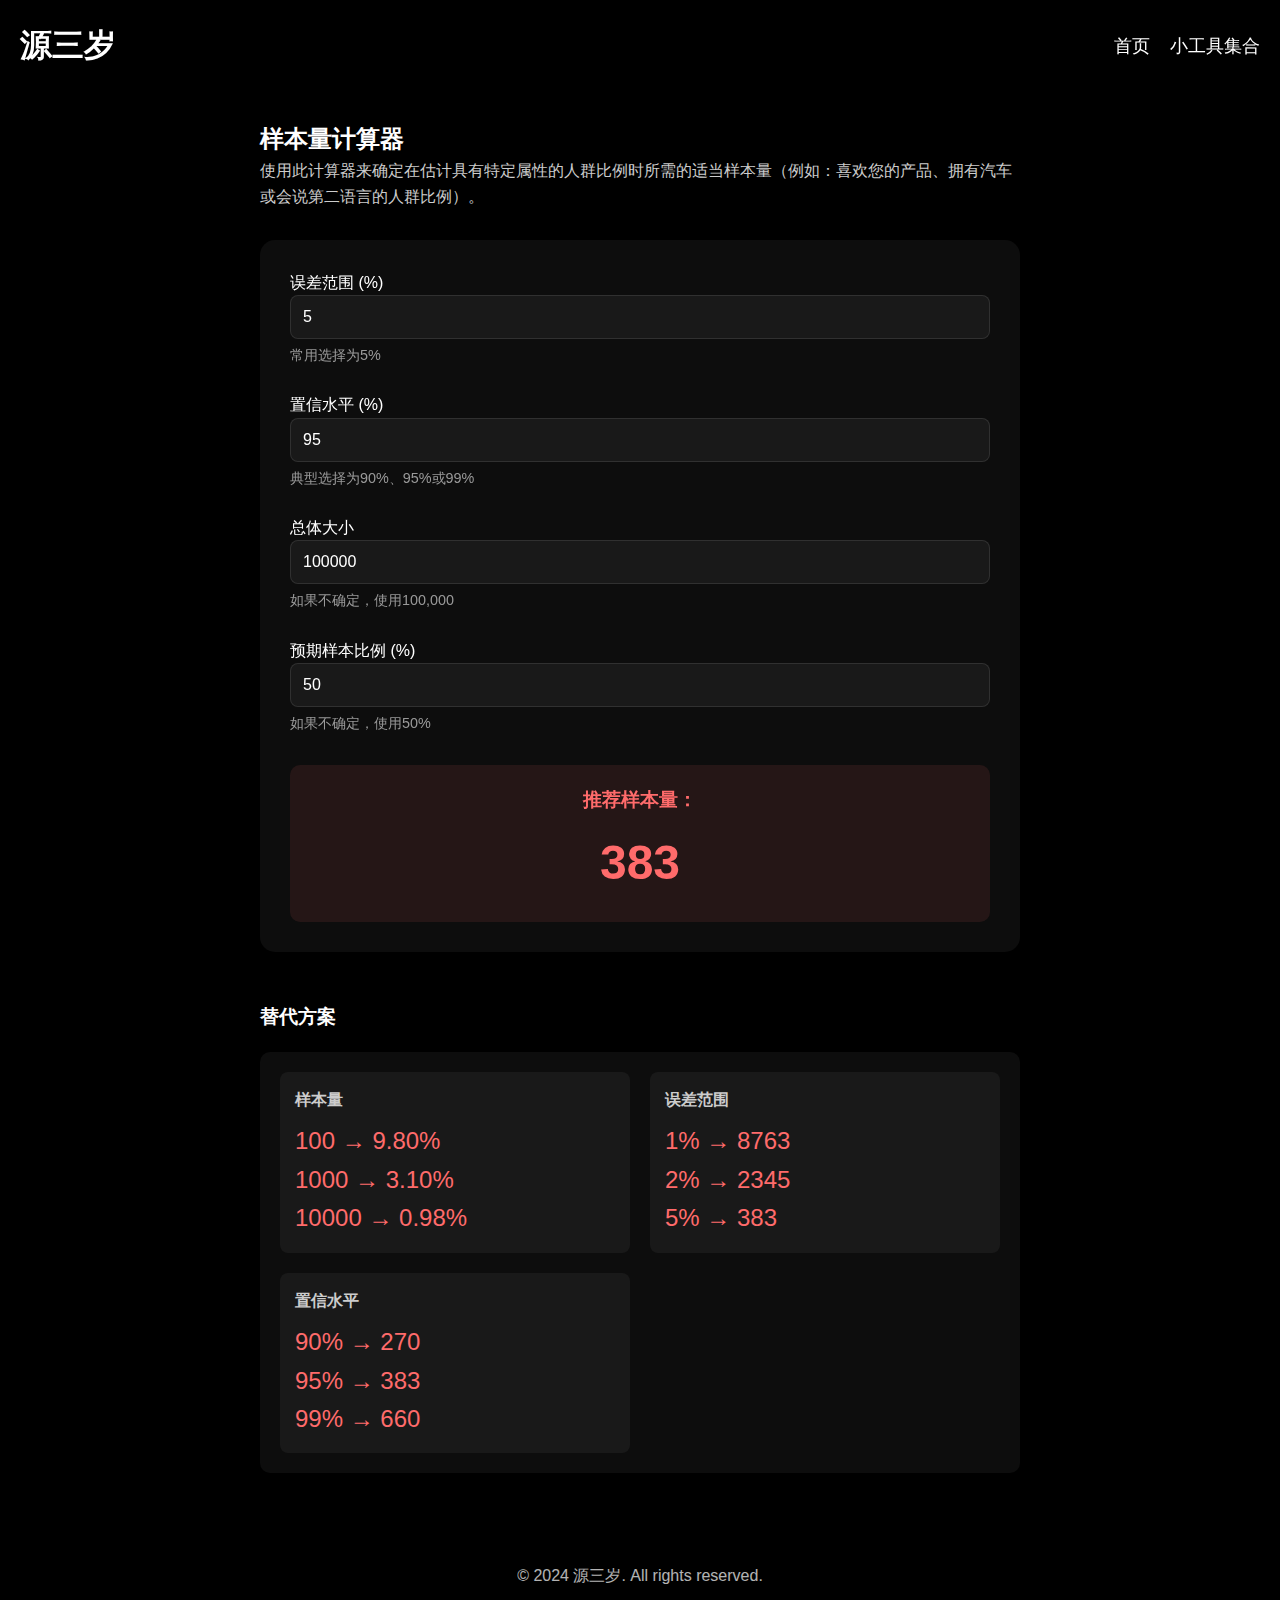
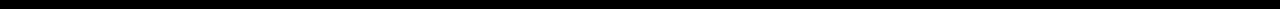
==== sample-size.html @ 45e158c8 "增加样本量计算器工具" ====
<!DOCTYPE html>
<html lang="zh">
<head>
    <meta charset="UTF-8">
    <meta name="viewport" content="width=device-width, initial-scale=1.0">
    <title>样本量计算器 - 源三岁</title>
    <link rel="stylesheet" href="styles.css">
    <link rel="stylesheet" href="calculator.css">
</head>
<body>
    <div class="container">
        <header>
            <h1>源三岁</h1>
            <nav>
                <ul>
                    <li><a href="index.html">首页</a></li>
                    <li class="dropdown">
                        <a href="#tools">小工具集合</a>
                        <div class="dropdown-content">
                            <a href="sample-size.html">样本量计算器</a>
                            <a href="#tool2">工具2</a>
                            <a href="#tool3">工具3</a>
                        </div>
                    </li>
                </ul>
            </nav>
        </header>
        
        <main class="calculator-container">
            <h2>样本量计算器</h2>
            <p class="description">
                使用此计算器来确定在估计具有特定属性的人群比例时所需的适当样本量（例如：喜欢您的产品、拥有汽车或会说第二语言的人群比例）。
            </p>
            
            <div class="calculator">
                <div class="input-group">
                    <label>
                        误差范围 (%)
                        <input type="number" id="margin" value="5" min="1" max="20" step="0.1">
                        <small>常用选择为5%</small>
                    </label>
                </div>
                
                <div class="input-group">
                    <label>
                        置信水平 (%)
                        <input type="number" id="confidence" value="95" min="80" max="99" step="0.1">
                        <small>典型选择为90%、95%或99%</small>
                    </label>
                </div>
                
                <div class="input-group">
                    <label>
                        总体大小
                        <input type="number" id="population" value="100000" min="1">
                        <small>如果不确定，使用100,000</small>
                    </label>
                </div>
                
                <div class="input-group">
                    <label>
                        预期样本比例 (%)
                        <input type="number" id="proportion" value="50" min="1" max="99" step="0.1">
                        <small>如果不确定，使用50%</small>
                    </label>
                </div>
                
                <div class="result">
                    <h3>推荐样本量：</h3>
                    <div id="sample-size" class="result-number">383</div>
                </div>
            </div>
            
            <div class="alternative-scenarios">
                <h3>替代方案</h3>
                <div class="scenarios-grid">
                    <!-- 替代方案表格将通过JavaScript动态生成 -->
                </div>
            </div>
        </main>
        
        <footer>
            <p>&copy; 2024 源三岁. All rights reserved.</p>
        </footer>
    </div>
    
    <script src="calculator.js"></script>
</body>
</html>
---- styles.css ----
/* 全局样式 */
* {
    margin: 0;
    padding: 0;
    box-sizing: border-box;
}

body {
    font-family: -apple-system, BlinkMacSystemFont, "Segoe UI", Roboto, Helvetica, Arial, sans-serif;
    background-color: #000;
    color: #fff;
    line-height: 1.6;
    overflow-x: hidden;
}

.container {
    max-width: 100%;
    margin: 0;
    padding: 0;
}

/* 头部样式 */
header {
    padding: 20px;
    display: flex;
    justify-content: space-between;
    align-items: center;
    position: fixed;
    top: 0;
    left: 0;
    right: 0;
    z-index: 100;
    background: rgba(0, 0, 0, 0.5);
    backdrop-filter: blur(10px);
}

h1 {
    font-size: 2rem;
    font-weight: 700;
}

nav ul {
    display: flex;
    list-style: none;
    gap: 20px;
}

nav a {
    color: #fff;
    text-decoration: none;
    font-size: 1.1rem;
    transition: color 0.3s ease;
}

nav a:hover {
    color: #ff6b6b;
}

/* 下拉菜单样式 */
.dropdown {
    position: relative;
}

.dropdown-content {
    display: none;
    position: absolute;
    top: 100%;
    right: 0;
    background: rgba(0, 0, 0, 0.9);
    backdrop-filter: blur(10px);
    min-width: 160px;
    box-shadow: 0 8px 16px rgba(0, 0, 0, 0.2);
    border-radius: 8px;
    overflow: hidden;
    z-index: 101;
}

.dropdown-content a {
    color: #fff;
    padding: 12px 16px;
    display: block;
    transition: background-color 0.3s ease;
}

.dropdown-content a:hover {
    background-color: rgba(255, 107, 107, 0.2);
}

.dropdown:hover .dropdown-content {
    display: block;
    animation: fadeIn 0.3s ease;
}

@keyframes fadeIn {
    from {
        opacity: 0;
        transform: translateY(-10px);
    }
    to {
        opacity: 1;
        transform: translateY(0);
    }
}

/* 英雄区域样式 */
.hero {
    height: 100vh;
    width: 100vw;
    position: relative;
    display: flex;
    align-items: center;
    justify-content: center;
    overflow: hidden;
}

.fractal-canvas {
    position: absolute;
    top: 0;
    left: 0;
    width: 100%;
    height: 100%;
    z-index: 1;
}

canvas {
    width: 100%;
    height: 100%;
}

.hero-content {
    position: relative;
    z-index: 2;
    text-align: center;
}

.hero-content h2 {
    font-size: 3rem;
    margin-bottom: 20px;
    text-shadow: 0 0 10px rgba(255, 255, 255, 0.5);
}

.hero-content p {
    font-size: 1.5rem;
    opacity: 0.8;
}

/* 画廊样式 */
.gallery {
    padding: 100px 0;
}

.gallery h2 {
    text-align: center;
    margin-bottom: 50px;
    font-size: 2.5rem;
}

.gallery-grid {
    display: grid;
    grid-template-columns: repeat(auto-fit, minmax(300px, 1fr));
    gap: 30px;
    padding: 20px;
}

/* 关于区域样式 */
.about {
    padding: 100px 0;
    text-align: center;
}

.about h2 {
    margin-bottom: 30px;
    font-size: 2.5rem;
}

/* 页脚样式 */
footer {
    padding: 20px 0;
    text-align: center;
    opacity: 0.7;
}

/* 响应式设计 */
@media (max-width: 768px) {
    header {
        flex-direction: column;
        gap: 20px;
    }
    
    .hero-content h2 {
        font-size: 2rem;
    }
    
    .hero-content p {
        font-size: 1.2rem;
    }
    
    .dropdown-content {
        position: fixed;
        width: 100%;
        left: 0;
        right: 0;
        border-radius: 0;
    }
}
---- calculator.css ----
.calculator-container {
    max-width: 800px;
    margin: 100px auto 50px;
    padding: 20px;
}

.description {
    margin-bottom: 30px;
    color: #ccc;
}

.calculator {
    background: rgba(255, 255, 255, 0.05);
    padding: 30px;
    border-radius: 15px;
    backdrop-filter: blur(10px);
    box-shadow: 0 8px 32px rgba(0, 0, 0, 0.1);
}

.input-group {
    margin-bottom: 25px;
}

.input-group label {
    display: block;
    margin-bottom: 10px;
    font-weight: 500;
}

.input-group input {
    width: 100%;
    padding: 12px;
    border: 1px solid rgba(255, 255, 255, 0.1);
    border-radius: 8px;
    background: rgba(255, 255, 255, 0.05);
    color: #fff;
    font-size: 16px;
    transition: all 0.3s ease;
}

.input-group input:focus {
    outline: none;
    border-color: #ff6b6b;
    background: rgba(255, 255, 255, 0.1);
}

.input-group small {
    display: block;
    margin-top: 5px;
    color: #999;
    font-size: 0.9em;
}

.result {
    margin-top: 30px;
    text-align: center;
    padding: 20px;
    background: rgba(255, 107, 107, 0.1);
    border-radius: 10px;
}

.result h3 {
    margin-bottom: 10px;
    color: #ff6b6b;
}

.result-number {
    font-size: 3em;
    font-weight: bold;
    color: #ff6b6b;
}

.alternative-scenarios {
    margin-top: 50px;
}

.alternative-scenarios h3 {
    margin-bottom: 20px;
    color: #fff;
}

.scenarios-grid {
    display: grid;
    grid-template-columns: repeat(auto-fit, minmax(250px, 1fr));
    gap: 20px;
    background: rgba(255, 255, 255, 0.05);
    padding: 20px;
    border-radius: 10px;
}

.scenario-item {
    padding: 15px;
    background: rgba(255, 255, 255, 0.05);
    border-radius: 8px;
}

.scenario-item h4 {
    margin-bottom: 10px;
    color: #ccc;
}

.scenario-value {
    font-size: 1.5em;
    color: #ff6b6b;
}

@media (max-width: 768px) {
    .calculator-container {
        margin: 80px auto 30px;
        padding: 15px;
    }
    
    .calculator {
        padding: 20px;
    }
    
    .result-number {
        font-size: 2.5em;
    }
}
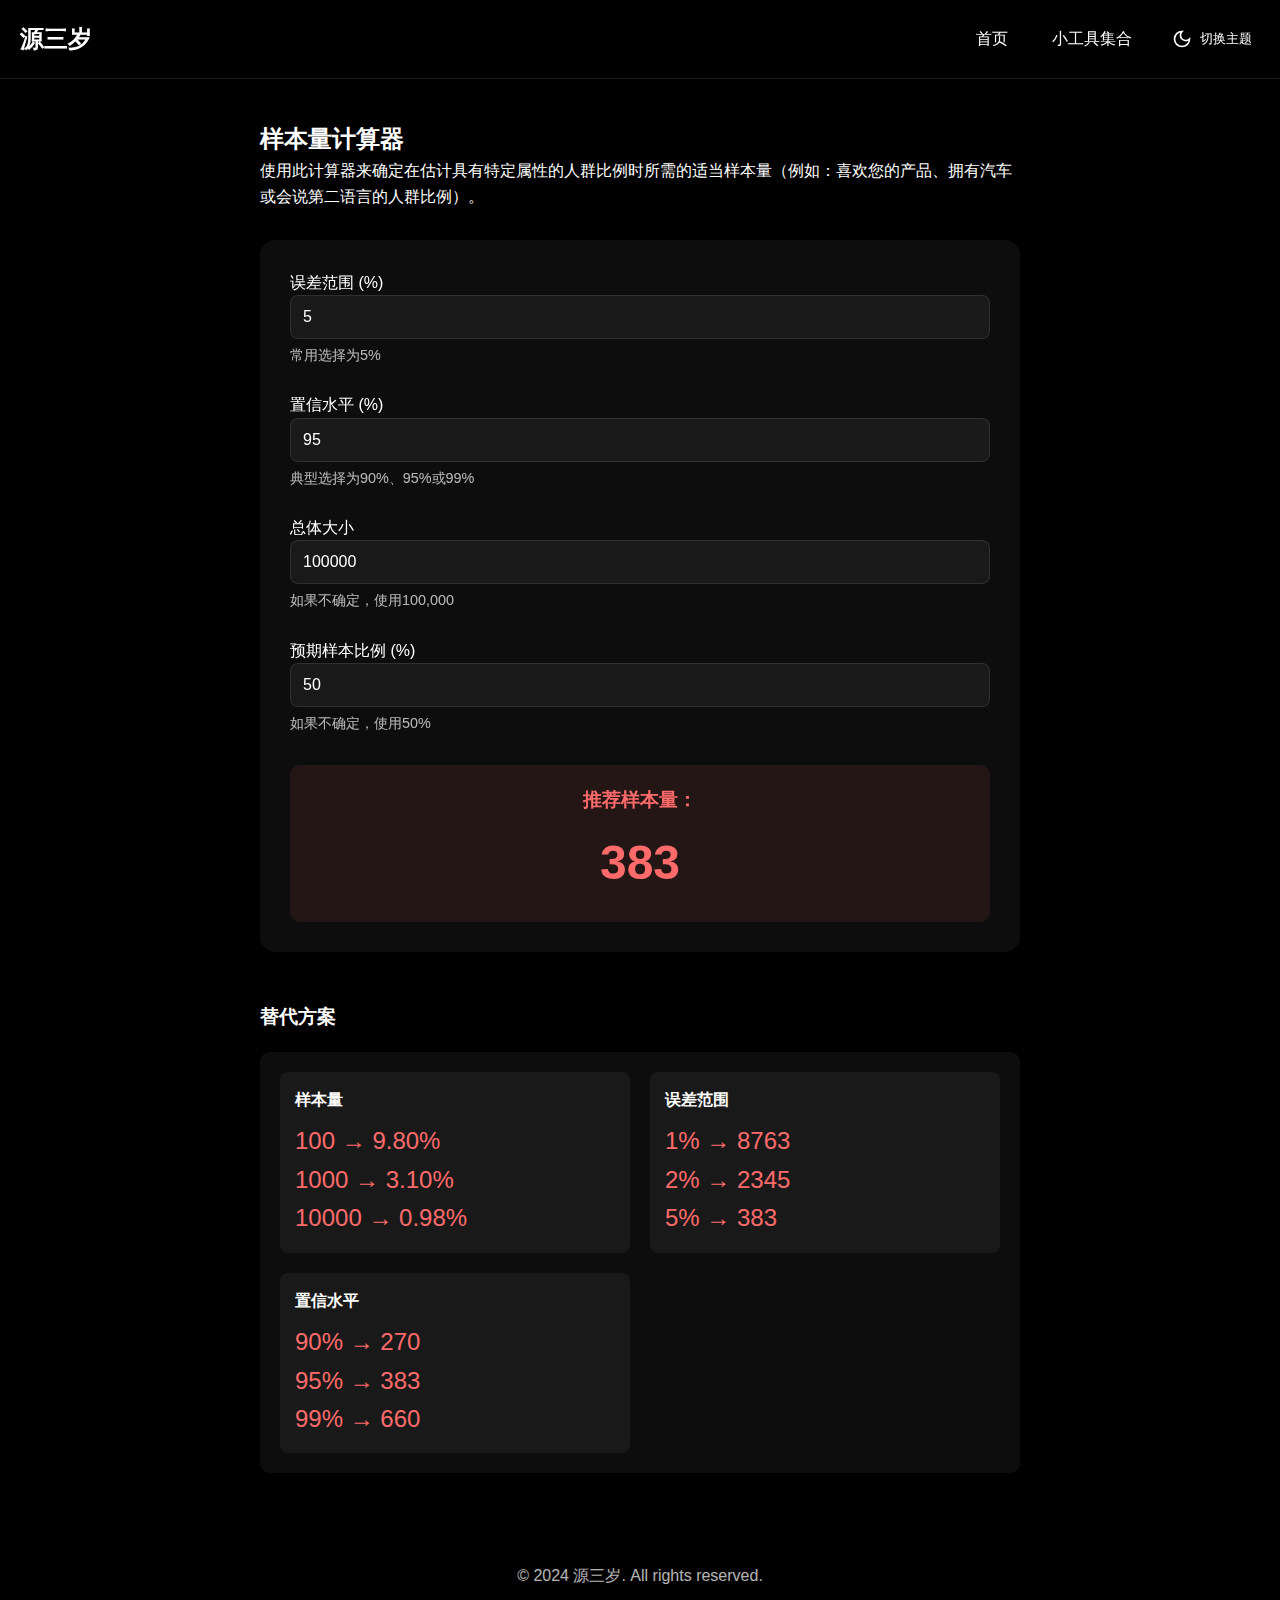
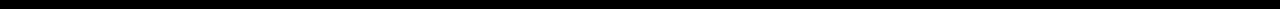
==== commit 896cfc6f: "增加黑夜模式" ====
--- a/sample-size.html
+++ b/sample-size.html
@@ -21,6 +21,14 @@
                             <a href="#tool2">工具2</a>
                             <a href="#tool3">工具3</a>
                         </div>
+                    </li>
+                    <li>
+                        <button class="theme-toggle" id="themeToggle">
+                            <svg viewBox="0 0 24 24" fill="none" stroke="currentColor" stroke-width="2">
+                                <path d="M12 3a6 6 0 0 0 9 9 9 9 0 1 1-9-9Z"/>
+                            </svg>
+                            <span>切换主题</span>
+                        </button>
                     </li>
                 </ul>
             </nav>
--- a/styles.css
+++ b/styles.css
@@ -1,4 +1,26 @@
 /* 全局样式 */
+:root {
+    --bg-color: #000;
+    --text-color: #fff;
+    --header-bg: rgba(0, 0, 0, 0.5);
+    --nav-hover: #ff6b6b;
+    --input-bg: rgba(255, 255, 255, 0.05);
+    --input-border: rgba(255, 255, 255, 0.1);
+    --card-bg: rgba(255, 255, 255, 0.05);
+    --fractal-bg: rgba(0, 0, 0, 0.1);
+}
+
+[data-theme="light"] {
+    --bg-color: #fff;
+    --text-color: #000;
+    --header-bg: rgba(255, 255, 255, 0.5);
+    --nav-hover: #ff6b6b;
+    --input-bg: rgba(0, 0, 0, 0.05);
+    --input-border: rgba(0, 0, 0, 0.1);
+    --card-bg: rgba(0, 0, 0, 0.05);
+    --fractal-bg: rgba(255, 255, 255, 0.1);
+}
+
 * {
     margin: 0;
     padding: 0;
@@ -7,10 +29,11 @@
 
 body {
     font-family: -apple-system, BlinkMacSystemFont, "Segoe UI", Roboto, Helvetica, Arial, sans-serif;
-    background-color: #000;
-    color: #fff;
+    background-color: var(--bg-color);
+    color: var(--text-color);
     line-height: 1.6;
     overflow-x: hidden;
+    transition: background-color 0.3s ease, color 0.3s ease;
 }
 
 .container {
@@ -30,30 +53,59 @@
     left: 0;
     right: 0;
     z-index: 100;
-    background: rgba(0, 0, 0, 0.5);
+    background: var(--header-bg);
     backdrop-filter: blur(10px);
+    border-bottom: 1px solid var(--input-border);
 }
 
 h1 {
-    font-size: 2rem;
+    font-size: 1.5rem;
     font-weight: 700;
+    color: var(--text-color);
 }
 
 nav ul {
     display: flex;
     list-style: none;
     gap: 20px;
+    align-items: center;
 }
 
 nav a {
-    color: #fff;
+    color: var(--text-color);
     text-decoration: none;
-    font-size: 1.1rem;
+    font-size: 1rem;
     transition: color 0.3s ease;
+    padding: 8px 12px;
+    border-radius: 6px;
 }
 
 nav a:hover {
-    color: #ff6b6b;
+    color: var(--nav-hover);
+    background: var(--card-bg);
+}
+
+/* 主题切换按钮 */
+.theme-toggle {
+    background: none;
+    border: none;
+    color: var(--text-color);
+    cursor: pointer;
+    padding: 8px;
+    border-radius: 6px;
+    display: flex;
+    align-items: center;
+    gap: 8px;
+    transition: background-color 0.3s ease;
+}
+
+.theme-toggle:hover {
+    background: var(--card-bg);
+}
+
+.theme-toggle svg {
+    width: 20px;
+    height: 20px;
 }
 
 /* 下拉菜单样式 */
@@ -66,24 +118,26 @@
     position: absolute;
     top: 100%;
     right: 0;
-    background: rgba(0, 0, 0, 0.9);
+    background: var(--header-bg);
     backdrop-filter: blur(10px);
     min-width: 160px;
     box-shadow: 0 8px 16px rgba(0, 0, 0, 0.2);
     border-radius: 8px;
     overflow: hidden;
     z-index: 101;
+    border: 1px solid var(--input-border);
 }
 
 .dropdown-content a {
-    color: #fff;
+    color: var(--text-color);
     padding: 12px 16px;
     display: block;
     transition: background-color 0.3s ease;
 }
 
 .dropdown-content a:hover {
-    background-color: rgba(255, 107, 107, 0.2);
+    background: var(--card-bg);
+    color: var(--nav-hover);
 }
 
 .dropdown:hover .dropdown-content {
@@ -111,6 +165,7 @@
     align-items: center;
     justify-content: center;
     overflow: hidden;
+    background-color: var(--bg-color);
 }
 
 .fractal-canvas {
@@ -120,6 +175,7 @@
     width: 100%;
     height: 100%;
     z-index: 1;
+    background-color: var(--bg-color);
 }
 
 canvas {
--- a/calculator.css
+++ b/calculator.css
@@ -6,11 +6,11 @@
 
 .description {
     margin-bottom: 30px;
-    color: #ccc;
+    color: var(--text-color);
 }
 
 .calculator {
-    background: rgba(255, 255, 255, 0.05);
+    background: var(--card-bg);
     padding: 30px;
     border-radius: 15px;
     backdrop-filter: blur(10px);
@@ -25,29 +25,31 @@
     display: block;
     margin-bottom: 10px;
     font-weight: 500;
+    color: var(--text-color);
 }
 
 .input-group input {
     width: 100%;
     padding: 12px;
-    border: 1px solid rgba(255, 255, 255, 0.1);
+    border: 1px solid var(--input-border);
     border-radius: 8px;
-    background: rgba(255, 255, 255, 0.05);
-    color: #fff;
+    background: var(--input-bg);
+    color: var(--text-color);
     font-size: 16px;
     transition: all 0.3s ease;
 }
 
 .input-group input:focus {
     outline: none;
-    border-color: #ff6b6b;
-    background: rgba(255, 255, 255, 0.1);
+    border-color: var(--nav-hover);
+    background: var(--input-bg);
 }
 
 .input-group small {
     display: block;
     margin-top: 5px;
-    color: #999;
+    color: var(--text-color);
+    opacity: 0.7;
     font-size: 0.9em;
 }
 
@@ -61,13 +63,13 @@
 
 .result h3 {
     margin-bottom: 10px;
-    color: #ff6b6b;
+    color: var(--nav-hover);
 }
 
 .result-number {
     font-size: 3em;
     font-weight: bold;
-    color: #ff6b6b;
+    color: var(--nav-hover);
 }
 
 .alternative-scenarios {
@@ -76,32 +78,32 @@
 
 .alternative-scenarios h3 {
     margin-bottom: 20px;
-    color: #fff;
+    color: var(--text-color);
 }
 
 .scenarios-grid {
     display: grid;
     grid-template-columns: repeat(auto-fit, minmax(250px, 1fr));
     gap: 20px;
-    background: rgba(255, 255, 255, 0.05);
+    background: var(--card-bg);
     padding: 20px;
     border-radius: 10px;
 }
 
 .scenario-item {
     padding: 15px;
-    background: rgba(255, 255, 255, 0.05);
+    background: var(--input-bg);
     border-radius: 8px;
 }
 
 .scenario-item h4 {
     margin-bottom: 10px;
-    color: #ccc;
+    color: var(--text-color);
 }
 
 .scenario-value {
     font-size: 1.5em;
-    color: #ff6b6b;
+    color: var(--nav-hover);
 }
 
 @media (max-width: 768px) {
